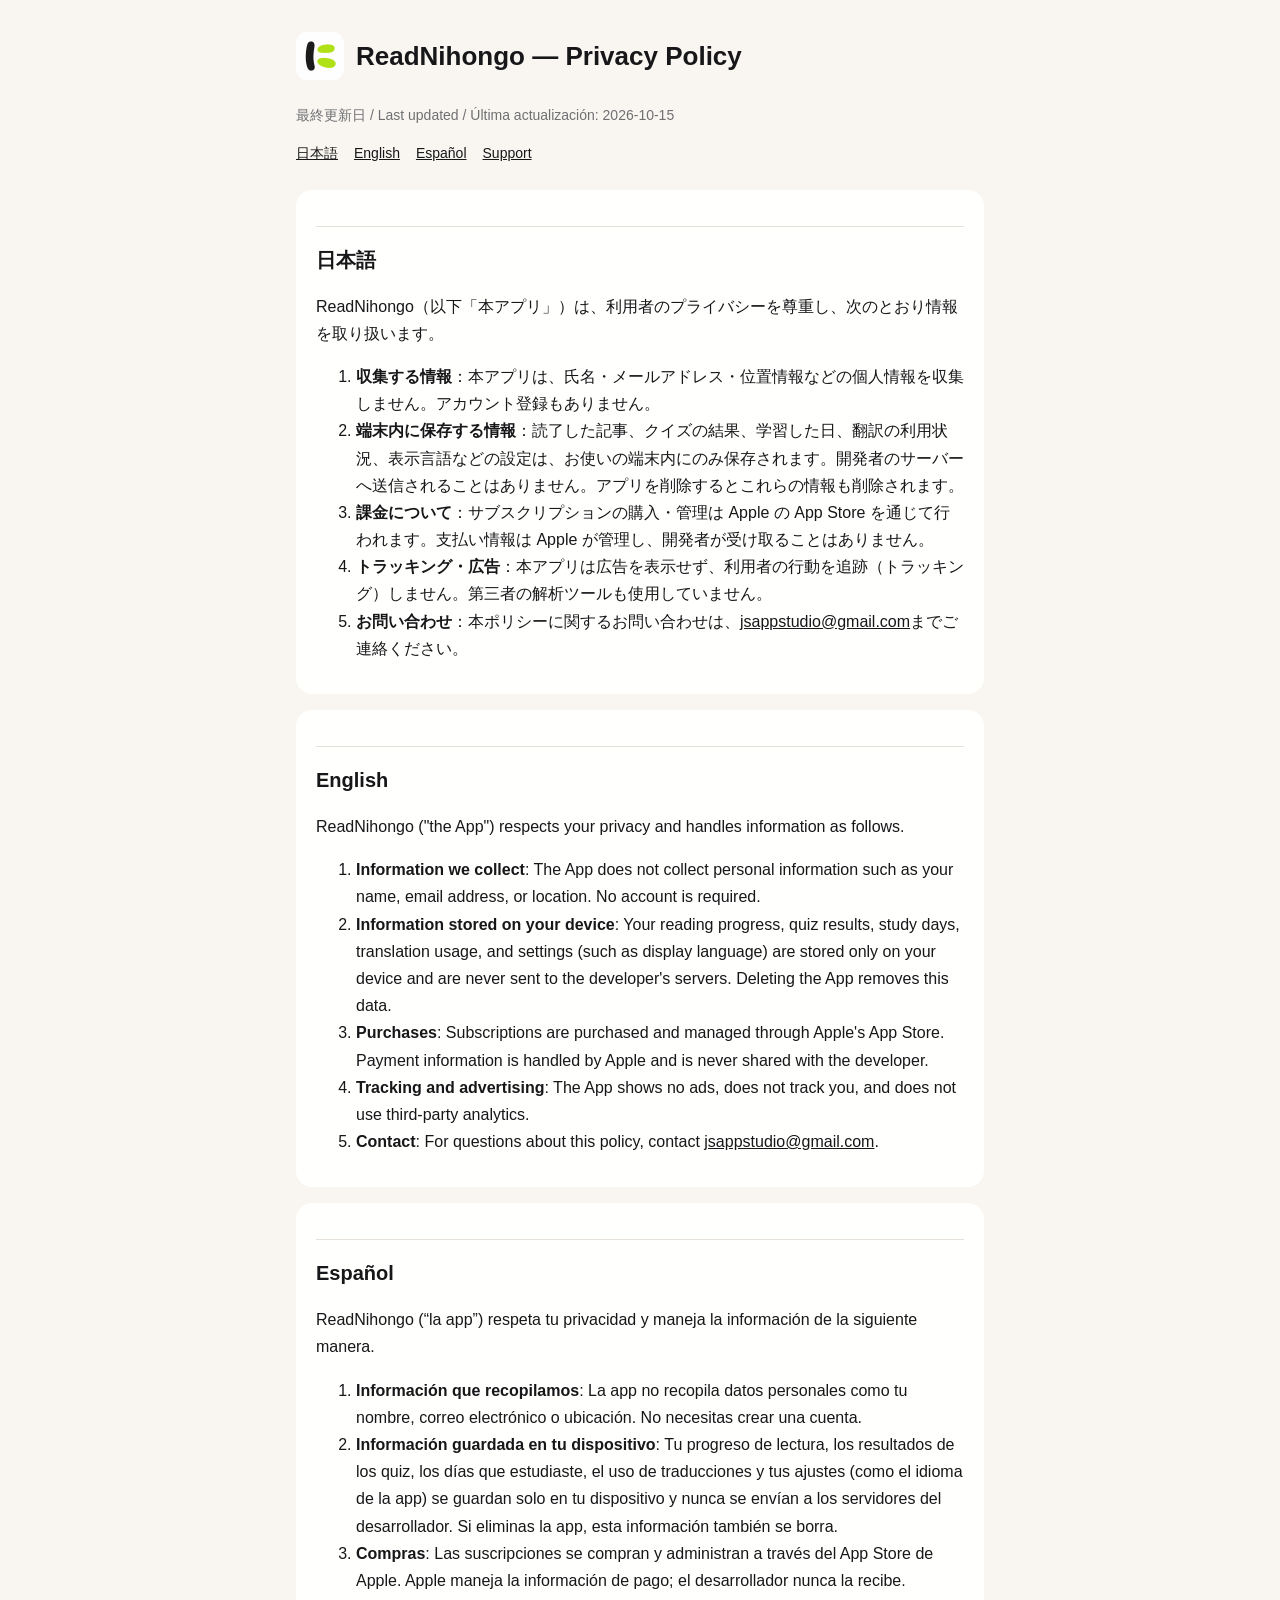
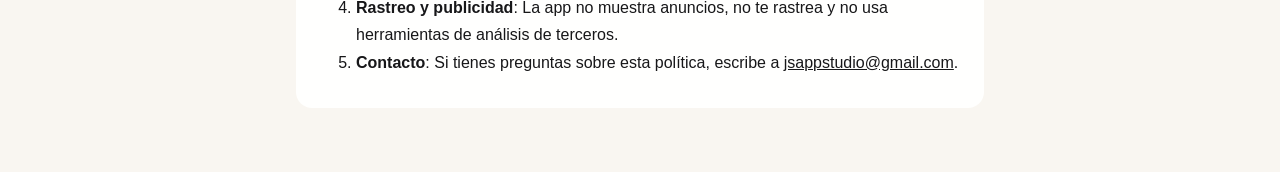
==== privacy.html @ 9f6352b7 "Add ReadNihongo support and privacy policy pages Co-Authored-By: Claude Opus 5.5 <noreply@anthropic." ====
<!doctype html>
<html lang="ja">
<head>
<meta charset="utf-8">
<meta name="viewport" content="width=device-width, initial-scale=1">
<title>ReadNihongo — Privacy Policy</title>
<link rel="stylesheet" href="style.css">
</head>
<body>
<main>
  <header><img src="icon.png" alt=""><h1>ReadNihongo — Privacy Policy</h1></header>
  <p class="updated">最終更新日 / Last updated / Última actualización: 2026-10-15</p>
  <nav><a href="#ja">日本語</a><a href="#en">English</a><a href="#es">Español</a><a href="index.html">Support</a></nav>

  <section id="ja">
    <h2>日本語</h2>
    <p>ReadNihongo（以下「本アプリ」）は、利用者のプライバシーを尊重し、次のとおり情報を取り扱います。</p>
    <ol>
      <li><strong>収集する情報</strong>：本アプリは、氏名・メールアドレス・位置情報などの個人情報を収集しません。アカウント登録もありません。</li>
      <li><strong>端末内に保存する情報</strong>：読了した記事、クイズの結果、学習した日、翻訳の利用状況、表示言語などの設定は、お使いの端末内にのみ保存されます。開発者のサーバーへ送信されることはありません。アプリを削除するとこれらの情報も削除されます。</li>
      <li><strong>課金について</strong>：サブスクリプションの購入・管理は Apple の App Store を通じて行われます。支払い情報は Apple が管理し、開発者が受け取ることはありません。</li>
      <li><strong>トラッキング・広告</strong>：本アプリは広告を表示せず、利用者の行動を追跡（トラッキング）しません。第三者の解析ツールも使用していません。</li>
      <li><strong>お問い合わせ</strong>：本ポリシーに関するお問い合わせは、<a href="mailto:jsappstudio@gmail.com">jsappstudio@gmail.com</a>までご連絡ください。</li>
    </ol>
  </section>

  <section id="en">
    <h2>English</h2>
    <p>ReadNihongo ("the App") respects your privacy and handles information as follows.</p>
    <ol>
      <li><strong>Information we collect</strong>: The App does not collect personal information such as your name, email address, or location. No account is required.</li>
      <li><strong>Information stored on your device</strong>: Your reading progress, quiz results, study days, translation usage, and settings (such as display language) are stored only on your device and are never sent to the developer's servers. Deleting the App removes this data.</li>
      <li><strong>Purchases</strong>: Subscriptions are purchased and managed through Apple's App Store. Payment information is handled by Apple and is never shared with the developer.</li>
      <li><strong>Tracking and advertising</strong>: The App shows no ads, does not track you, and does not use third-party analytics.</li>
      <li><strong>Contact</strong>: For questions about this policy, contact <a href="mailto:jsappstudio@gmail.com">jsappstudio@gmail.com</a>.</li>
    </ol>
  </section>

  <section id="es">
    <h2>Español</h2>
    <p>ReadNihongo (“la app”) respeta tu privacidad y maneja la información de la siguiente manera.</p>
    <ol>
      <li><strong>Información que recopilamos</strong>: La app no recopila datos personales como tu nombre, correo electrónico o ubicación. No necesitas crear una cuenta.</li>
      <li><strong>Información guardada en tu dispositivo</strong>: Tu progreso de lectura, los resultados de los quiz, los días que estudiaste, el uso de traducciones y tus ajustes (como el idioma de la app) se guardan solo en tu dispositivo y nunca se envían a los servidores del desarrollador. Si eliminas la app, esta información también se borra.</li>
      <li><strong>Compras</strong>: Las suscripciones se compran y administran a través del App Store de Apple. Apple maneja la información de pago; el desarrollador nunca la recibe.</li>
      <li><strong>Rastreo y publicidad</strong>: La app no muestra anuncios, no te rastrea y no usa herramientas de análisis de terceros.</li>
      <li><strong>Contacto</strong>: Si tienes preguntas sobre esta política, escribe a <a href="mailto:jsappstudio@gmail.com">jsappstudio@gmail.com</a>.</li>
    </ol>
  </section>
</main>
</body>
</html>
---- style.css ----
:root { --bg: #f9f6f1; --card: #fffffe; --text: #171719; --sub: #707073; --line: #e6e2db; }
@media (prefers-color-scheme: dark) { :root { --bg: #14161a; --card: #1f2228; --text: #f0f0eb; --sub: #9e9ea3; --line: #2c3038; } }
* { box-sizing: border-box; }
body { margin: 0; background: var(--bg); color: var(--text); font: 16px/1.7 -apple-system, "Hiragino Sans", "Helvetica Neue", sans-serif; }
main { max-width: 720px; margin: 0 auto; padding: 32px 16px 64px; }
header { display: flex; align-items: center; gap: 12px; margin-bottom: 24px; }
header img { width: 48px; height: 48px; border-radius: 11px; }
h1 { font-size: 26px; margin: 0; }
h2 { font-size: 20px; margin: 32px 0 8px; padding-top: 16px; border-top: 1px solid var(--line); }
nav a, a { color: var(--text); }
nav { display: flex; gap: 16px; flex-wrap: wrap; margin-bottom: 24px; font-size: 14px; }
.updated { color: var(--sub); font-size: 14px; }
section { background: var(--card); border-radius: 16px; padding: 4px 20px 16px; margin-top: 16px; }
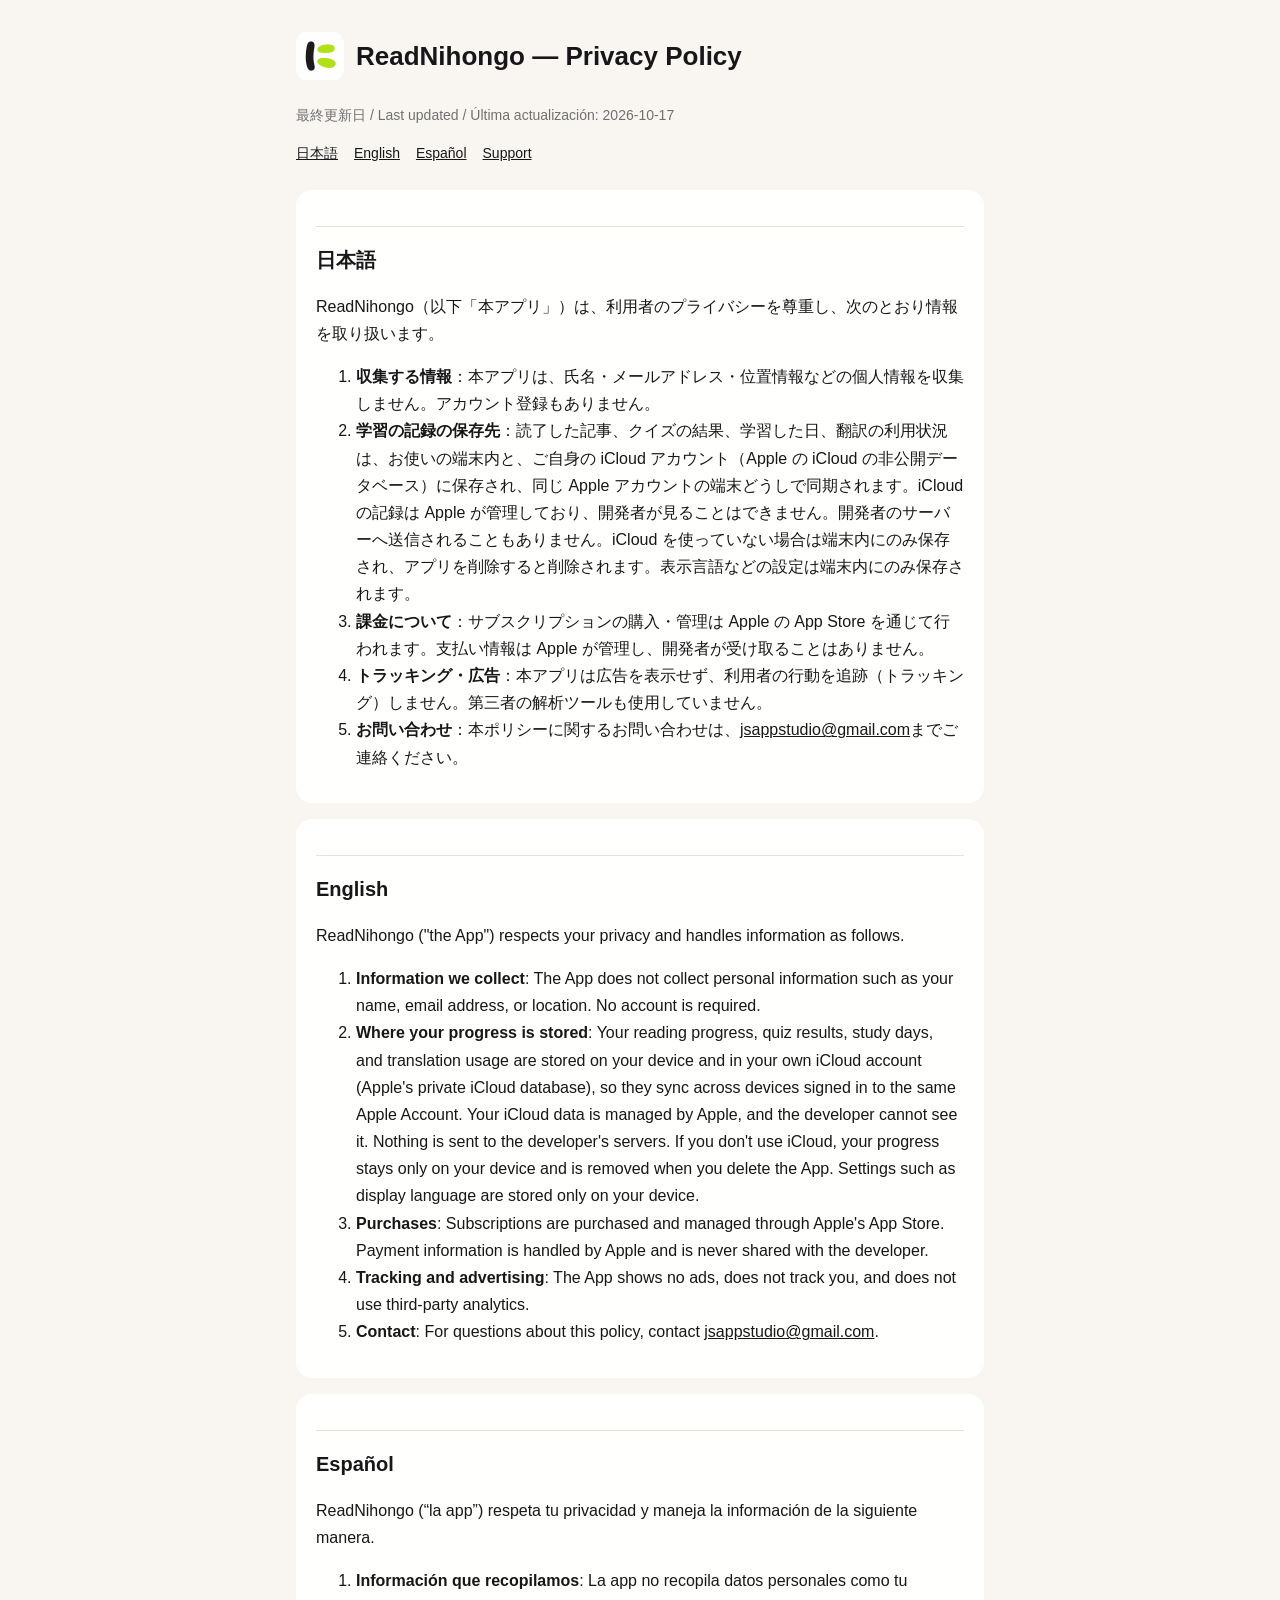
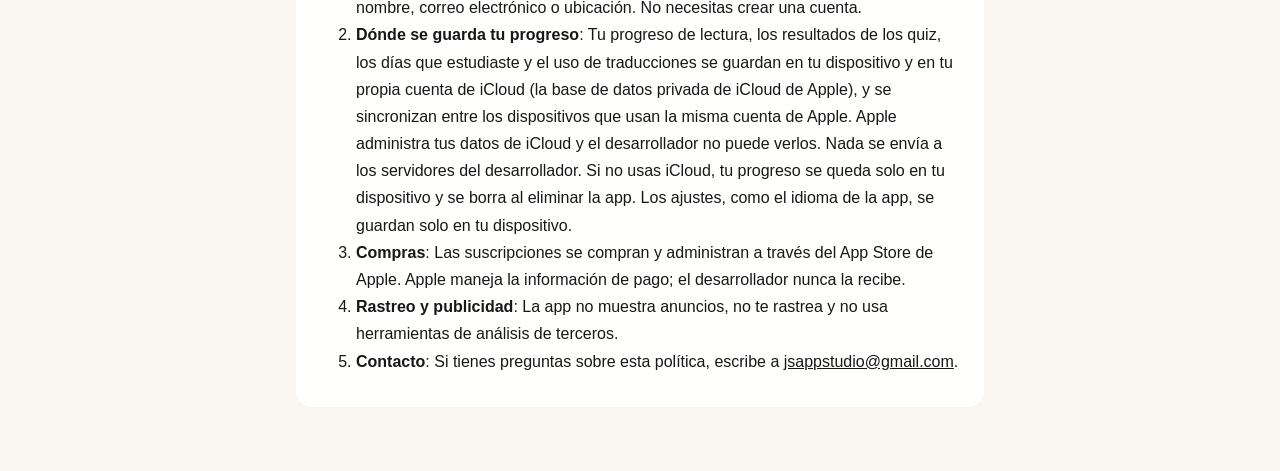
==== commit 1ababd85: "Describe iCloud storage of study progress Co-Authored-By: Claude Opus 5.5 <noreply@anthropic.com>" ====
--- a/privacy.html
+++ b/privacy.html
@@ -9,7 +9,7 @@
 <body>
 <main>
   <header><img src="icon.png" alt=""><h1>ReadNihongo — Privacy Policy</h1></header>
-  <p class="updated">最終更新日 / Last updated / Última actualización: 2026-10-15</p>
+  <p class="updated">最終更新日 / Last updated / Última actualización: 2026-10-17</p>
   <nav><a href="#ja">日本語</a><a href="#en">English</a><a href="#es">Español</a><a href="index.html">Support</a></nav>
 
   <section id="ja">
@@ -17,7 +17,7 @@
     <p>ReadNihongo（以下「本アプリ」）は、利用者のプライバシーを尊重し、次のとおり情報を取り扱います。</p>
     <ol>
       <li><strong>収集する情報</strong>：本アプリは、氏名・メールアドレス・位置情報などの個人情報を収集しません。アカウント登録もありません。</li>
-      <li><strong>端末内に保存する情報</strong>：読了した記事、クイズの結果、学習した日、翻訳の利用状況、表示言語などの設定は、お使いの端末内にのみ保存されます。開発者のサーバーへ送信されることはありません。アプリを削除するとこれらの情報も削除されます。</li>
+      <li><strong>学習の記録の保存先</strong>：読了した記事、クイズの結果、学習した日、翻訳の利用状況は、お使いの端末内と、ご自身の iCloud アカウント（Apple の iCloud の非公開データベース）に保存され、同じ Apple アカウントの端末どうしで同期されます。iCloud の記録は Apple が管理しており、開発者が見ることはできません。開発者のサーバーへ送信されることもありません。iCloud を使っていない場合は端末内にのみ保存され、アプリを削除すると削除されます。表示言語などの設定は端末内にのみ保存されます。</li>
       <li><strong>課金について</strong>：サブスクリプションの購入・管理は Apple の App Store を通じて行われます。支払い情報は Apple が管理し、開発者が受け取ることはありません。</li>
       <li><strong>トラッキング・広告</strong>：本アプリは広告を表示せず、利用者の行動を追跡（トラッキング）しません。第三者の解析ツールも使用していません。</li>
       <li><strong>お問い合わせ</strong>：本ポリシーに関するお問い合わせは、<a href="mailto:jsappstudio@gmail.com">jsappstudio@gmail.com</a>までご連絡ください。</li>
@@ -29,7 +29,7 @@
     <p>ReadNihongo ("the App") respects your privacy and handles information as follows.</p>
     <ol>
       <li><strong>Information we collect</strong>: The App does not collect personal information such as your name, email address, or location. No account is required.</li>
-      <li><strong>Information stored on your device</strong>: Your reading progress, quiz results, study days, translation usage, and settings (such as display language) are stored only on your device and are never sent to the developer's servers. Deleting the App removes this data.</li>
+      <li><strong>Where your progress is stored</strong>: Your reading progress, quiz results, study days, and translation usage are stored on your device and in your own iCloud account (Apple's private iCloud database), so they sync across devices signed in to the same Apple Account. Your iCloud data is managed by Apple, and the developer cannot see it. Nothing is sent to the developer's servers. If you don't use iCloud, your progress stays only on your device and is removed when you delete the App. Settings such as display language are stored only on your device.</li>
       <li><strong>Purchases</strong>: Subscriptions are purchased and managed through Apple's App Store. Payment information is handled by Apple and is never shared with the developer.</li>
       <li><strong>Tracking and advertising</strong>: The App shows no ads, does not track you, and does not use third-party analytics.</li>
       <li><strong>Contact</strong>: For questions about this policy, contact <a href="mailto:jsappstudio@gmail.com">jsappstudio@gmail.com</a>.</li>
@@ -41,7 +41,7 @@
     <p>ReadNihongo (“la app”) respeta tu privacidad y maneja la información de la siguiente manera.</p>
     <ol>
       <li><strong>Información que recopilamos</strong>: La app no recopila datos personales como tu nombre, correo electrónico o ubicación. No necesitas crear una cuenta.</li>
-      <li><strong>Información guardada en tu dispositivo</strong>: Tu progreso de lectura, los resultados de los quiz, los días que estudiaste, el uso de traducciones y tus ajustes (como el idioma de la app) se guardan solo en tu dispositivo y nunca se envían a los servidores del desarrollador. Si eliminas la app, esta información también se borra.</li>
+      <li><strong>Dónde se guarda tu progreso</strong>: Tu progreso de lectura, los resultados de los quiz, los días que estudiaste y el uso de traducciones se guardan en tu dispositivo y en tu propia cuenta de iCloud (la base de datos privada de iCloud de Apple), y se sincronizan entre los dispositivos que usan la misma cuenta de Apple. Apple administra tus datos de iCloud y el desarrollador no puede verlos. Nada se envía a los servidores del desarrollador. Si no usas iCloud, tu progreso se queda solo en tu dispositivo y se borra al eliminar la app. Los ajustes, como el idioma de la app, se guardan solo en tu dispositivo.</li>
       <li><strong>Compras</strong>: Las suscripciones se compran y administran a través del App Store de Apple. Apple maneja la información de pago; el desarrollador nunca la recibe.</li>
       <li><strong>Rastreo y publicidad</strong>: La app no muestra anuncios, no te rastrea y no usa herramientas de análisis de terceros.</li>
       <li><strong>Contacto</strong>: Si tienes preguntas sobre esta política, escribe a <a href="mailto:jsappstudio@gmail.com">jsappstudio@gmail.com</a>.</li>
